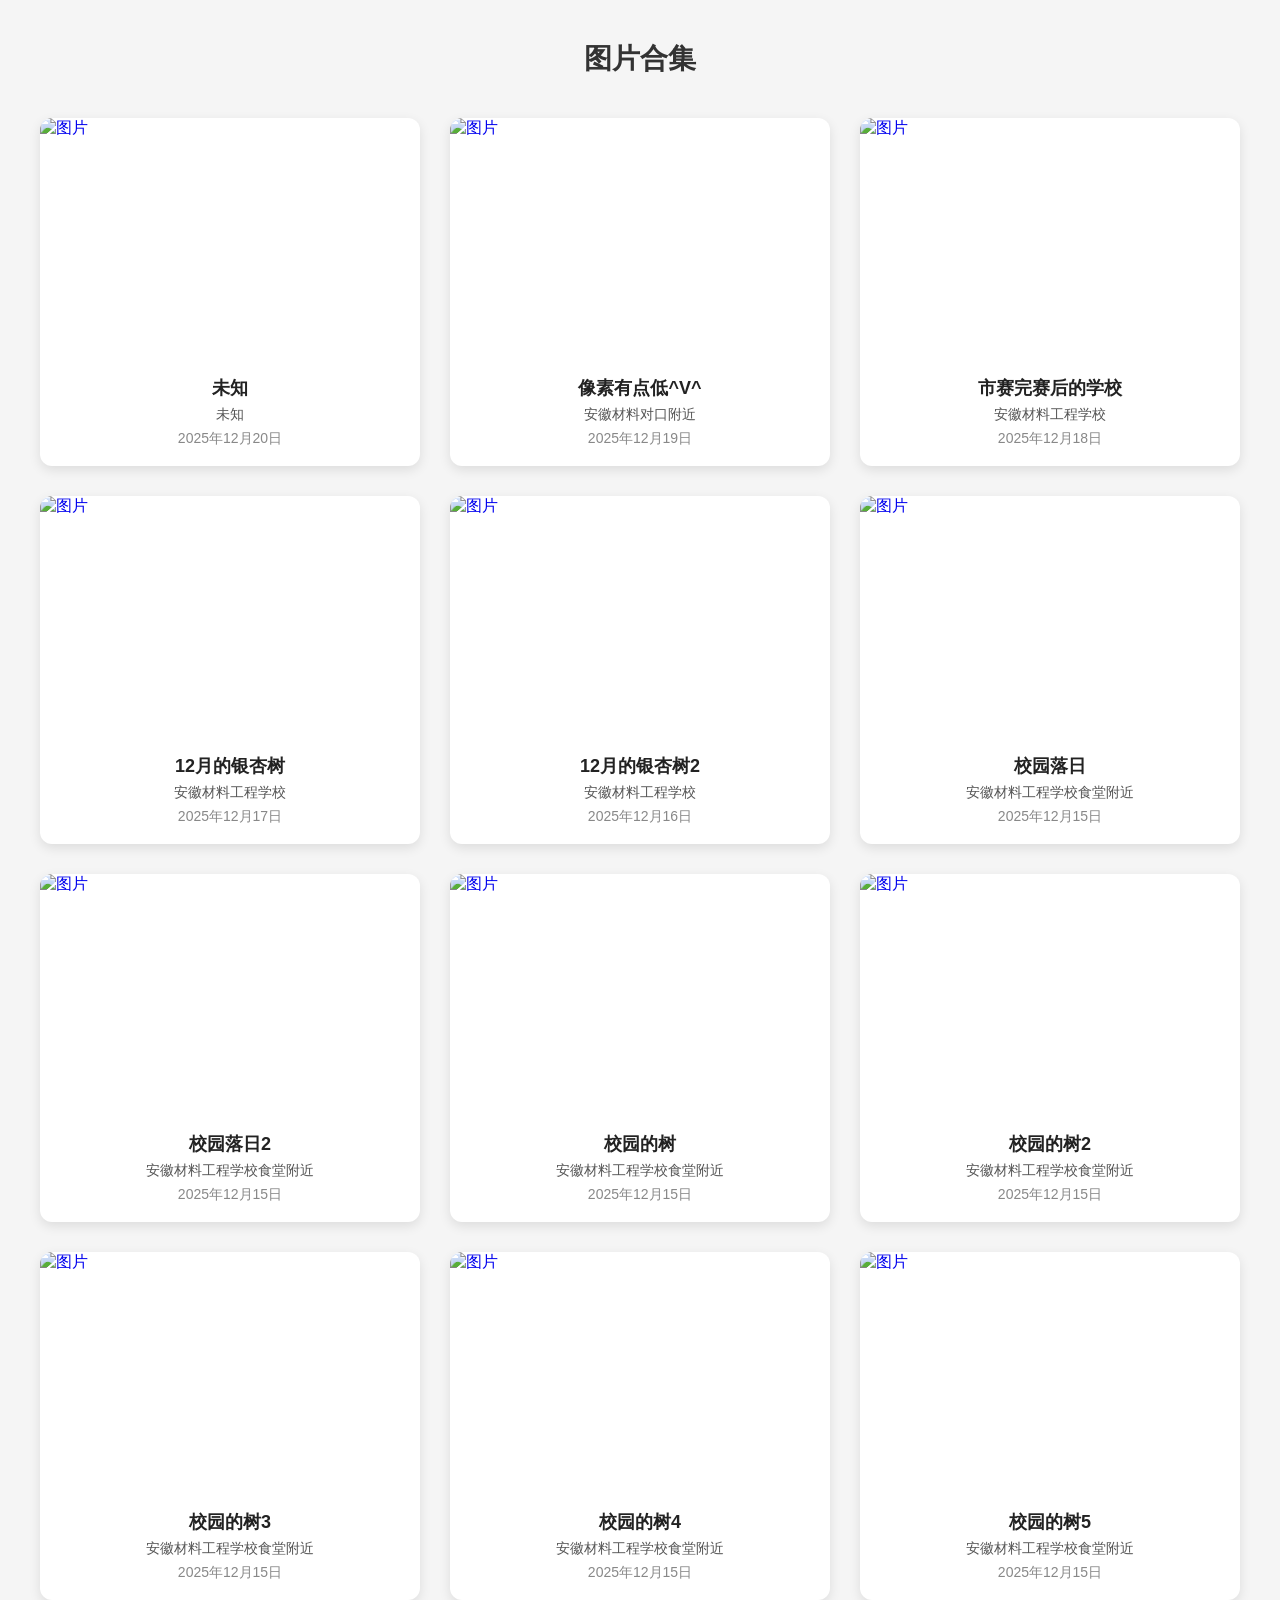
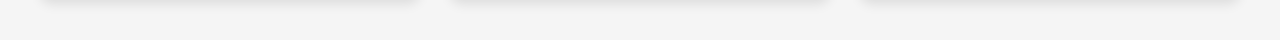
==== tpj.html @ 341a063a "Add files via upload" ====
<!DOCTYPE html>
<html lang="zh-CN">
<head>
    <meta charset="UTF-8">
    <meta name="viewport" content="width=device-width, initial-scale=1.0">
    <title>图片相册排版</title>
    <style>
        * {
            margin: 0;
            padding: 0;
            box-sizing: border-box;
            font-family: "Microsoft YaHei", sans-serif;
        }
        body {
            background-color: #f5f5f5;
            padding: 40px 20px;
            position: relative;
        }
        .container {
            max-width: 1200px;
            margin: 0 auto;
        }
        .title {
            text-align: center;
            font-size: 28px;
            margin-bottom: 40px;
            color: #333;
        }
        .gallery {
            display: grid;
            grid-template-columns: repeat(auto-fill, minmax(350px, 1fr));
            gap: 30px;
        }
        .card {
            background: #fff;
            border-radius: 12px;
            overflow: hidden;
            box-shadow: 0 4px 12px rgba(0,0,0,0.1);
            transition: transform 0.3s ease;
            cursor: pointer;
            display: block;
            text-decoration: none;
        }
        .img-box {
            width: 100%;
            height: 240px;
            overflow: hidden;
        }
        .img-box img {
            width: 100%;
            height: 100%;
            object-fit: cover;
            transition: all 0.4s ease;
        }
        .card:hover .img-box img {
            transform: scale(1.08);
        }
        .card:hover {
            transform: translateY(-5px);
        }
        .info {
            padding: 18px;
            text-align: center;
        }
        .info h3 {
            font-size: 18px;
            color: #222;
            margin-bottom: 6px;
        }
        .info .location {
            font-size: 14px;
            color: #555;
            margin-bottom: 6px;
        }
        .info .date {
            font-size: 14px;
            color: #888;
        }
    </style>
</head>
<body>
<div class="container">
    <h2 class="title">图片合集</h2>
    <div class="gallery">

        <a href="tpq.html?id=1" class="card" target="_blank">
            <div class="img-box"><img src="../img/1.jpg" alt="图片"></div>
            <div class="info"><h3>未知</h3><p class="location">未知</p><p class="date">2025年12月20日</p></div>
        </a>

        <a href="tpq.html?id=2" class="card" target="_blank">
            <div class="img-box"><img src="../img/2.jpg" alt="图片"></div>
            <div class="info"><h3>像素有点低^V^</h3><p class="location">安徽材料对口附近</p><p class="date">2025年12月19日</p></div>
        </a>

        <a href="tpq.html?id=3" class="card" target="_blank">
            <div class="img-box"><img src="../img/3.jpg" alt="图片"></div>
            <div class="info"><h3>市赛完赛后的学校</h3><p class="location">安徽材料工程学校</p><p class="date">2025年12月18日</p></div>
        </a>

        <a href="tpq.html?id=4" class="card" target="_blank">
            <div class="img-box"><img src="../img/4.jpg" alt="图片"></div>
            <div class="info"><h3>12月的银杏树</h3><p class="location">安徽材料工程学校</p><p class="date">2025年12月17日</p></div>
        </a>

        <a href="tpq.html?id=5" class="card" target="_blank">
            <div class="img-box"><img src="../img/5.jpg" alt="图片"></div>
            <div class="info"><h3>12月的银杏树2</h3><p class="location">安徽材料工程学校</p><p class="date">2025年12月16日</p></div>
        </a>

        <a href="tpq.html?id=6" class="card" target="_blank">
            <div class="img-box"><img src="../img/6.jpg" alt="图片"></div>
            <div class="info"><h3>校园落日</h3><p class="location">安徽材料工程学校食堂附近</p><p class="date">2025年12月15日</p></div>
        </a>

        <a href="tpq.html?id=7" class="card" target="_blank">
            <div class="img-box"><img src="../img/7.jpg" alt="图片"></div>
            <div class="info"><h3>校园落日2</h3><p class="location">安徽材料工程学校食堂附近</p><p class="date">2025年12月15日</p></div>
        </a>

        <a href="tpq.html?id=8" class="card" target="_blank">
            <div class="img-box"><img src="../img/8.jpg" alt="图片"></div>
            <div class="info"><h3>校园的树</h3><p class="location">安徽材料工程学校食堂附近</p><p class="date">2025年12月15日</p></div>
        </a>

        <a href="tpq.html?id=9" class="card" target="_blank">
            <div class="img-box"><img src="../img/9.jpg" alt="图片"></div>
            <div class="info"><h3>校园的树2</h3><p class="location">安徽材料工程学校食堂附近</p><p class="date">2025年12月15日</p></div>
        </a>

        <a href="tpq.html?id=10" class="card" target="_blank">
            <div class="img-box"><img src="../img/10.jpg" alt="图片"></div>
            <div class="info"><h3>校园的树3</h3><p class="location">安徽材料工程学校食堂附近</p><p class="date">2025年12月15日</p></div>
        </a>

        <a href="tpq.html?id=11" class="card" target="_blank">
            <div class="img-box"><img src="../img/11.jpg" alt="图片"></div>
            <div class="info"><h3>校园的树4</h3><p class="location">安徽材料工程学校食堂附近</p><p class="date">2025年12月15日</p></div>
        </a>

        <a href="tpq.html?id=12" class="card" target="_blank">
            <div class="img-box"><img src="../img/12.jpg" alt="图片"></div>
            <div class="info"><h3>校园的树5</h3><p class="location">安徽材料工程学校食堂附近</p><p class="date">2025年12月15日</p></div>
        </a>

    </div>
</div>
</body>
</html>
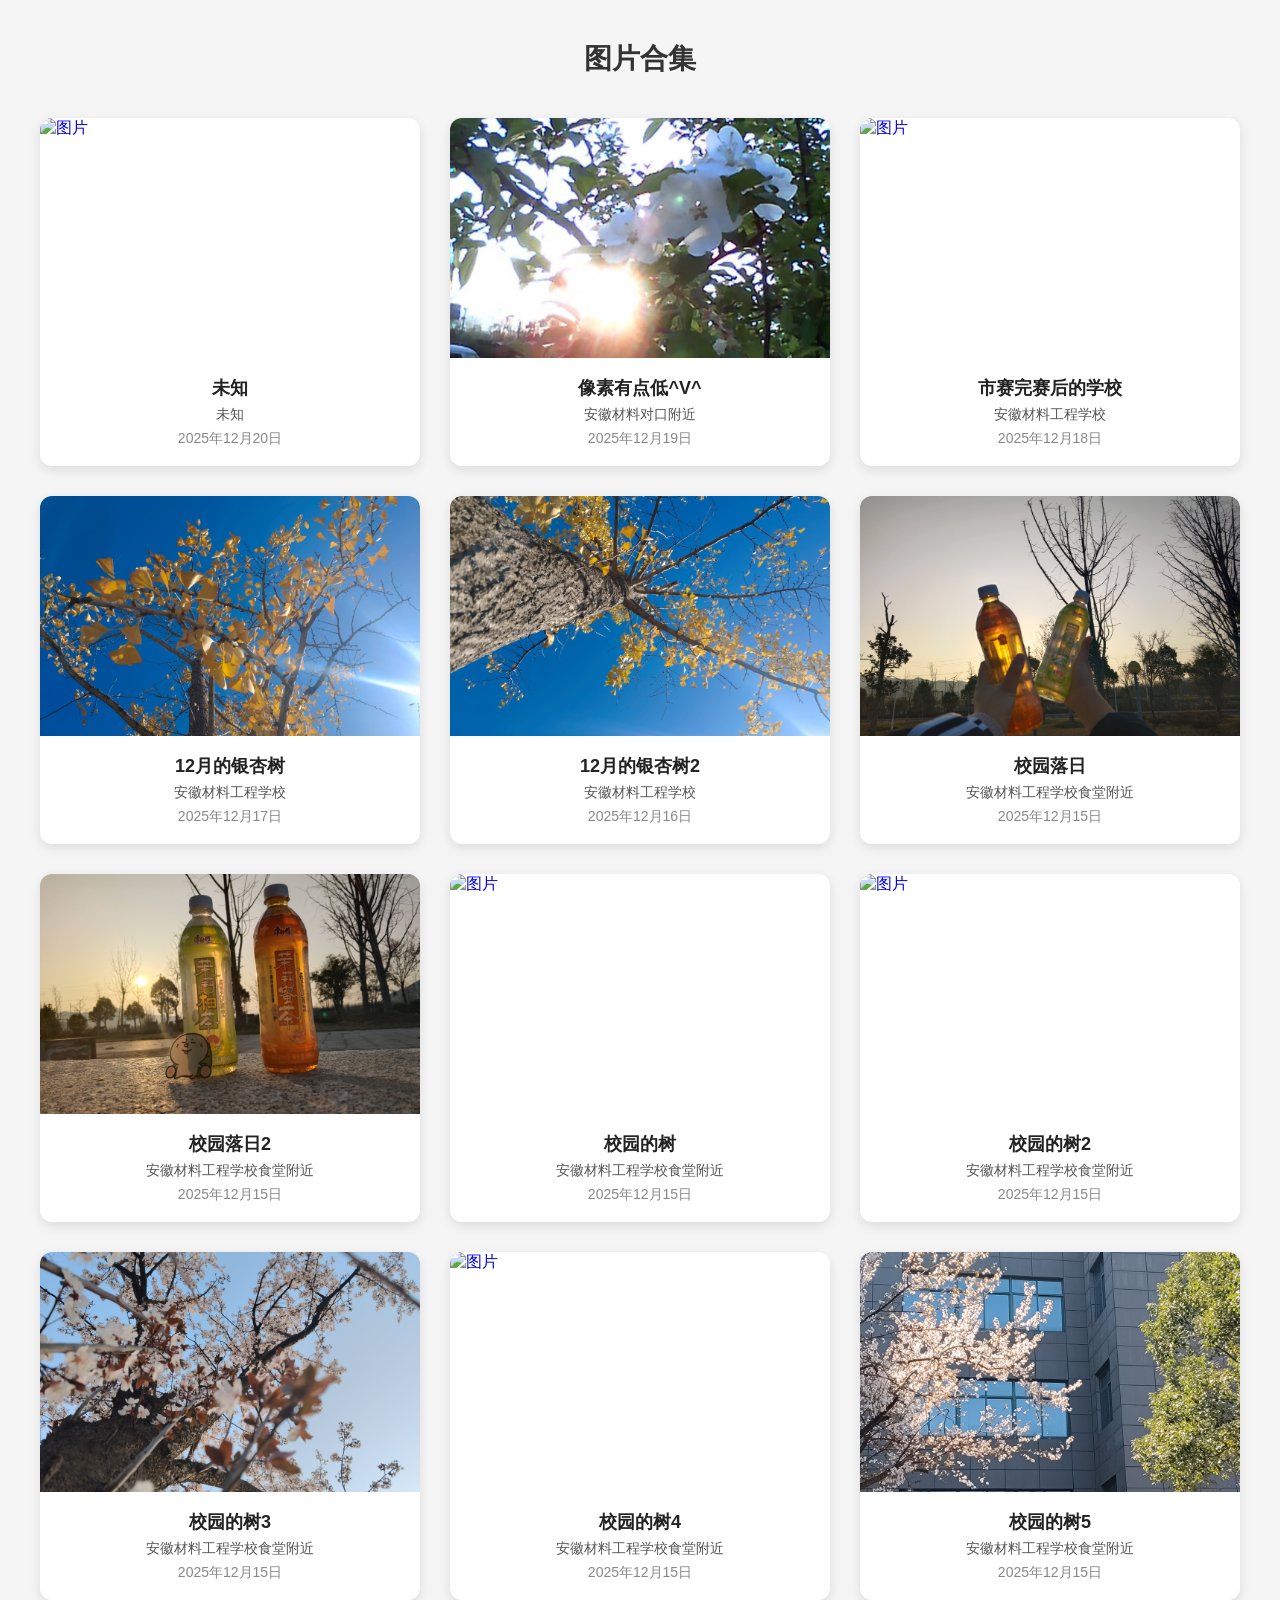
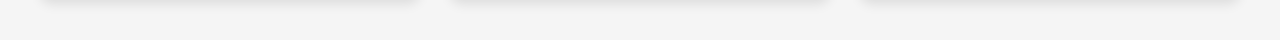
==== commit 08ef14aa: "Update image source paths in tpj.html" ====
--- a/tpj.html
+++ b/tpj.html
@@ -84,66 +84,66 @@
     <div class="gallery">
 
         <a href="tpq.html?id=1" class="card" target="_blank">
-            <div class="img-box"><img src="../img/1.jpg" alt="图片"></div>
+            <div class="img-box"><img src="1.jpg" alt="图片"></div>
             <div class="info"><h3>未知</h3><p class="location">未知</p><p class="date">2025年12月20日</p></div>
         </a>
 
         <a href="tpq.html?id=2" class="card" target="_blank">
-            <div class="img-box"><img src="../img/2.jpg" alt="图片"></div>
+            <div class="img-box"><img src="2.jpg" alt="图片"></div>
             <div class="info"><h3>像素有点低^V^</h3><p class="location">安徽材料对口附近</p><p class="date">2025年12月19日</p></div>
         </a>
 
         <a href="tpq.html?id=3" class="card" target="_blank">
-            <div class="img-box"><img src="../img/3.jpg" alt="图片"></div>
+            <div class="img-box"><img src="3.jpg" alt="图片"></div>
             <div class="info"><h3>市赛完赛后的学校</h3><p class="location">安徽材料工程学校</p><p class="date">2025年12月18日</p></div>
         </a>
 
         <a href="tpq.html?id=4" class="card" target="_blank">
-            <div class="img-box"><img src="../img/4.jpg" alt="图片"></div>
+            <div class="img-box"><img src="4.jpg" alt="图片"></div>
             <div class="info"><h3>12月的银杏树</h3><p class="location">安徽材料工程学校</p><p class="date">2025年12月17日</p></div>
         </a>
 
         <a href="tpq.html?id=5" class="card" target="_blank">
-            <div class="img-box"><img src="../img/5.jpg" alt="图片"></div>
+            <div class="img-box"><img src="5.jpg" alt="图片"></div>
             <div class="info"><h3>12月的银杏树2</h3><p class="location">安徽材料工程学校</p><p class="date">2025年12月16日</p></div>
         </a>
 
         <a href="tpq.html?id=6" class="card" target="_blank">
-            <div class="img-box"><img src="../img/6.jpg" alt="图片"></div>
+            <div class="img-box"><img src="6.jpg" alt="图片"></div>
             <div class="info"><h3>校园落日</h3><p class="location">安徽材料工程学校食堂附近</p><p class="date">2025年12月15日</p></div>
         </a>
 
         <a href="tpq.html?id=7" class="card" target="_blank">
-            <div class="img-box"><img src="../img/7.jpg" alt="图片"></div>
+            <div class="img-box"><img src="7.jpg" alt="图片"></div>
             <div class="info"><h3>校园落日2</h3><p class="location">安徽材料工程学校食堂附近</p><p class="date">2025年12月15日</p></div>
         </a>
 
         <a href="tpq.html?id=8" class="card" target="_blank">
-            <div class="img-box"><img src="../img/8.jpg" alt="图片"></div>
+            <div class="img-box"><img src="8.jpg" alt="图片"></div>
             <div class="info"><h3>校园的树</h3><p class="location">安徽材料工程学校食堂附近</p><p class="date">2025年12月15日</p></div>
         </a>
 
         <a href="tpq.html?id=9" class="card" target="_blank">
-            <div class="img-box"><img src="../img/9.jpg" alt="图片"></div>
+            <div class="img-box"><img src="9.jpg" alt="图片"></div>
             <div class="info"><h3>校园的树2</h3><p class="location">安徽材料工程学校食堂附近</p><p class="date">2025年12月15日</p></div>
         </a>
 
         <a href="tpq.html?id=10" class="card" target="_blank">
-            <div class="img-box"><img src="../img/10.jpg" alt="图片"></div>
+            <div class="img-box"><img src="10.jpg" alt="图片"></div>
             <div class="info"><h3>校园的树3</h3><p class="location">安徽材料工程学校食堂附近</p><p class="date">2025年12月15日</p></div>
         </a>
 
         <a href="tpq.html?id=11" class="card" target="_blank">
-            <div class="img-box"><img src="../img/11.jpg" alt="图片"></div>
+            <div class="img-box"><img src="11.jpg" alt="图片"></div>
             <div class="info"><h3>校园的树4</h3><p class="location">安徽材料工程学校食堂附近</p><p class="date">2025年12月15日</p></div>
         </a>
 
         <a href="tpq.html?id=12" class="card" target="_blank">
-            <div class="img-box"><img src="../img/12.jpg" alt="图片"></div>
+            <div class="img-box"><img src="12.jpg" alt="图片"></div>
             <div class="info"><h3>校园的树5</h3><p class="location">安徽材料工程学校食堂附近</p><p class="date">2025年12月15日</p></div>
         </a>
 
     </div>
 </div>
 </body>
-</html>+</html>
